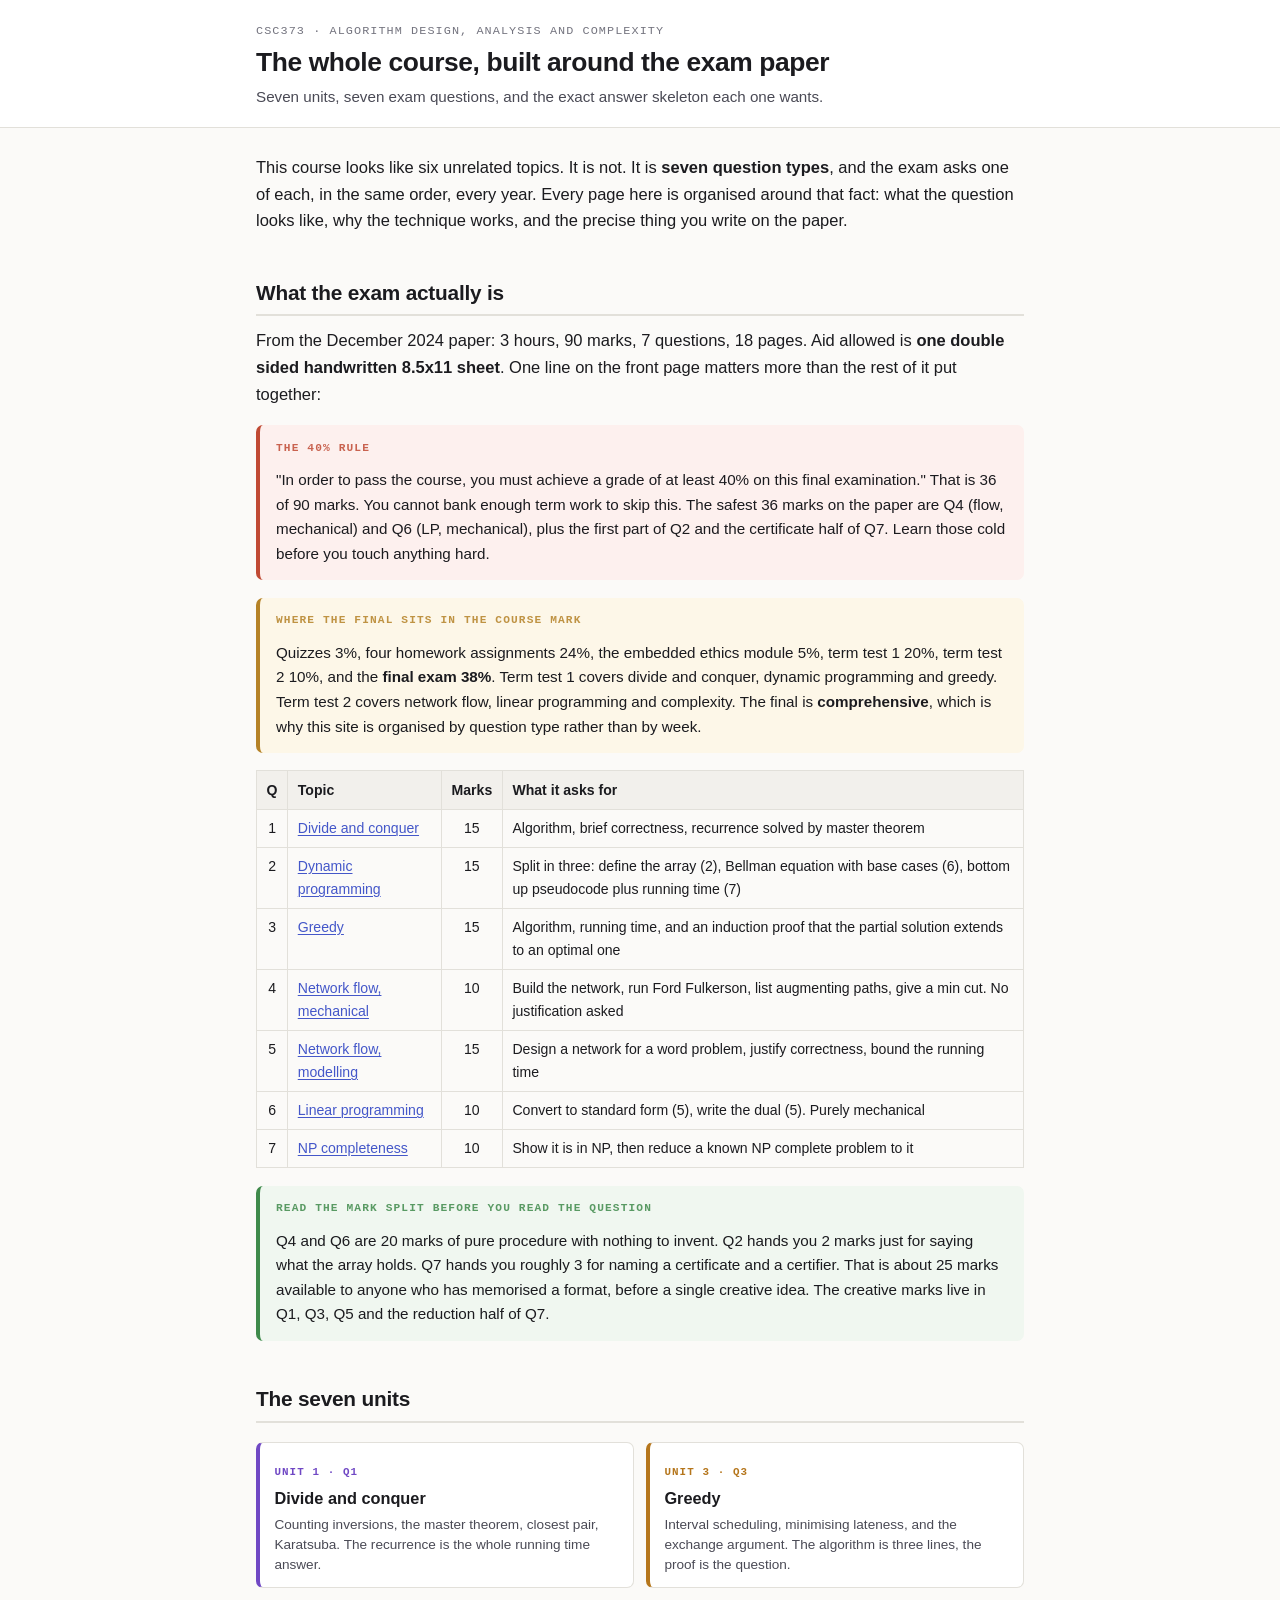
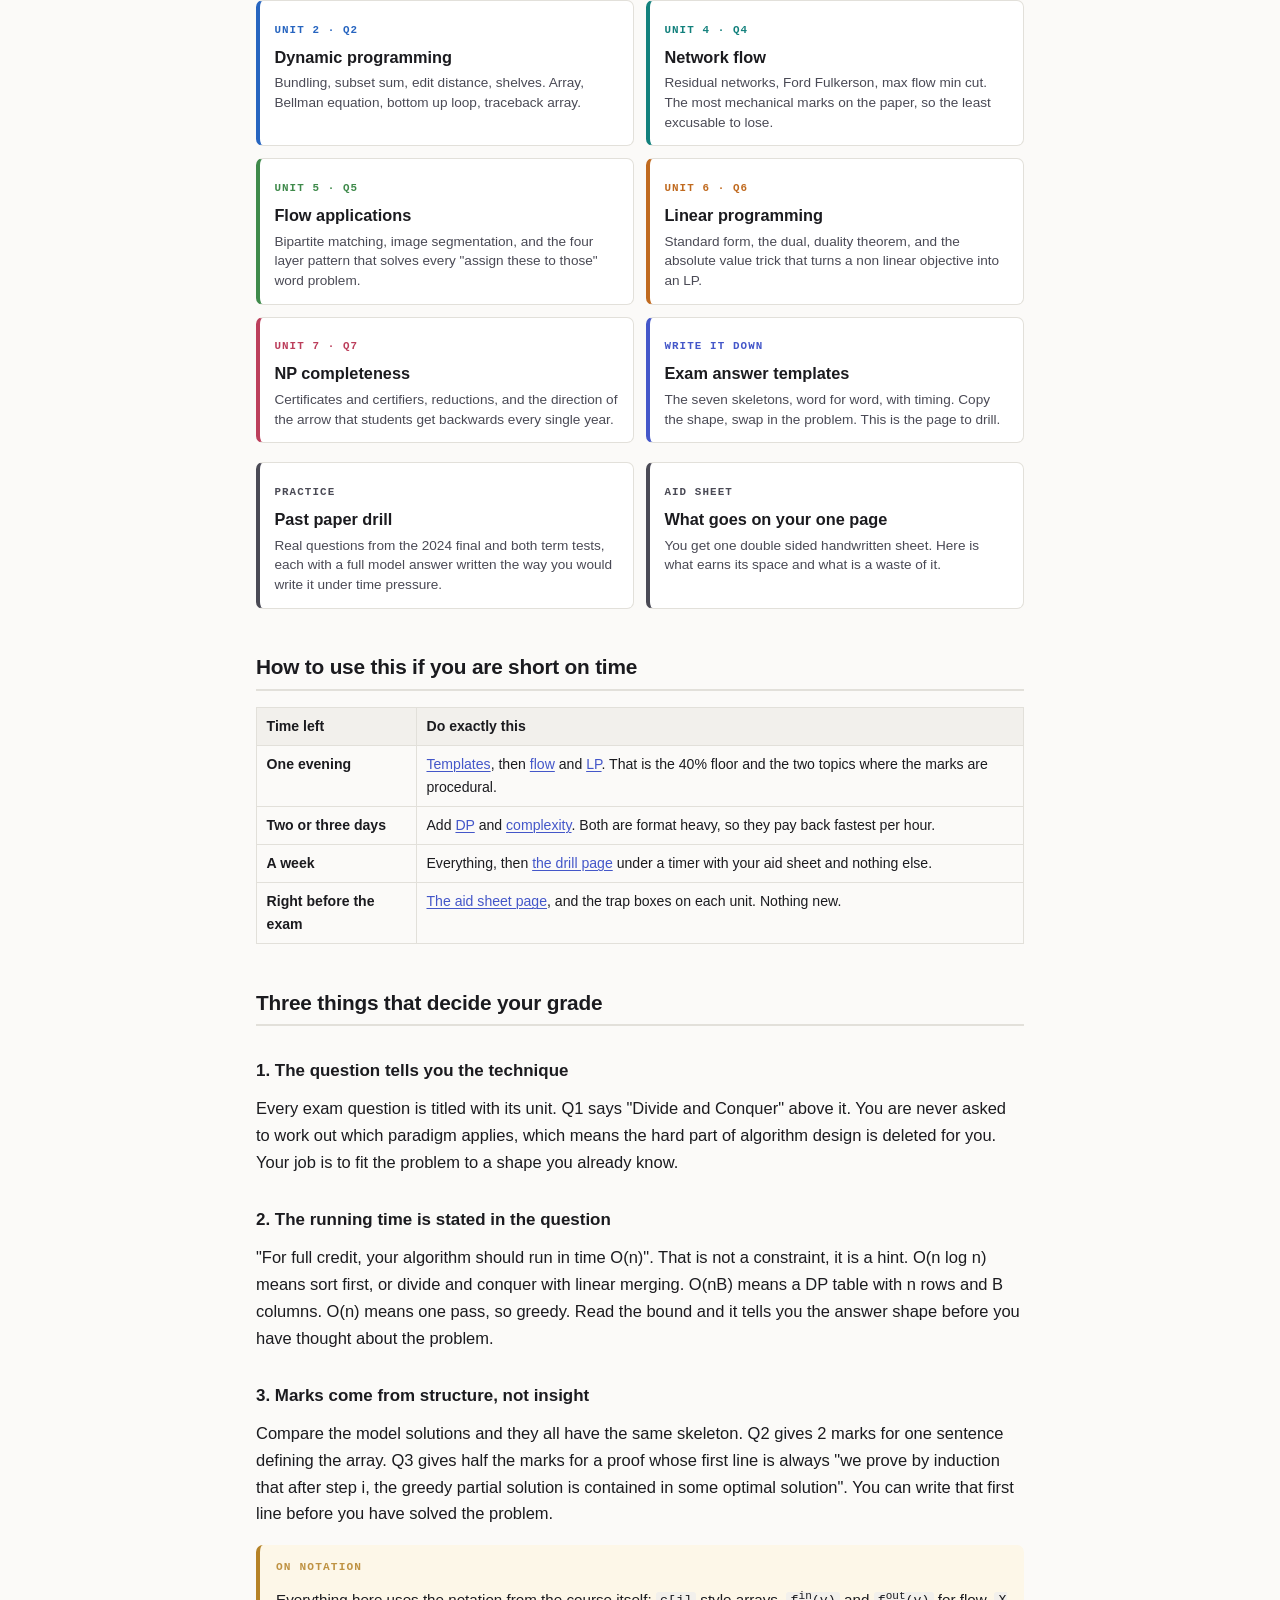
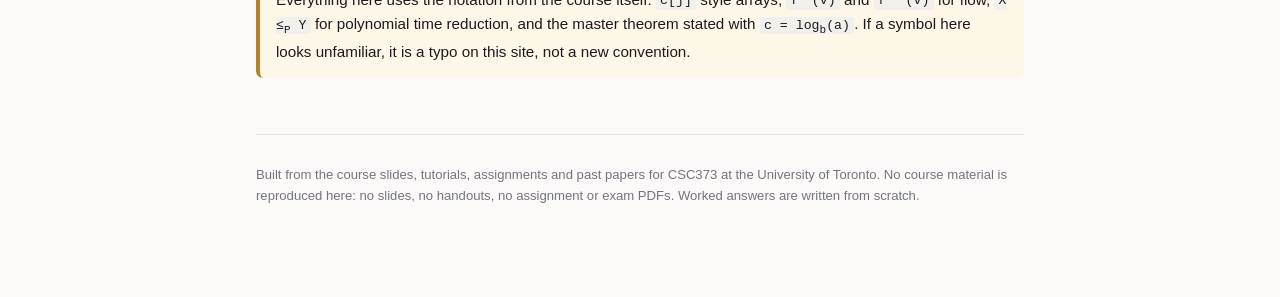
==== index.html @ c73775c4 "CSC373 study guide: eleven pages covering the full syllabus Organised around the exam paper rather t" ====
<!doctype html>
<html lang="en">
<head>
<meta charset="utf-8">
<meta name="viewport" content="width=device-width, initial-scale=1">
<title>CSC373 Study Guide</title>
<link rel="stylesheet" href="style.css">
</head>
<body>

<header class="top">
  <div class="wrap">
    <p class="kicker">CSC373 &middot; Algorithm Design, Analysis and Complexity</p>
    <h1>The whole course, built around the exam paper</h1>
    <p class="sub">Seven units, seven exam questions, and the exact answer skeleton each one wants.</p>
  </div>
</header>

<div class="wrap">

<p>This course looks like six unrelated topics. It is not. It is <b>seven question types</b>, and the
exam asks one of each, in the same order, every year. Every page here is organised around that fact:
what the question looks like, why the technique works, and the precise thing you write on the paper.</p>

<h2>What the exam actually is</h2>

<p>From the December 2024 paper: 3 hours, 90 marks, 7 questions, 18 pages. Aid allowed is
<b>one double sided handwritten 8.5x11 sheet</b>. One line on the front page matters more than the
rest of it put together:</p>

<div class="box trap">
  <span class="label">The 40% rule</span>
  <p>"In order to pass the course, you must achieve a grade of at least 40% on this final examination."
  That is 36 of 90 marks. You cannot bank enough term work to skip this. The safest 36 marks on the
  paper are Q4 (flow, mechanical) and Q6 (LP, mechanical), plus the first part of Q2 and the
  certificate half of Q7. Learn those cold before you touch anything hard.</p>
</div>

<div class="box note">
  <span class="label">Where the final sits in the course mark</span>
  <p>Quizzes 3%, four homework assignments 24%, the embedded ethics module 5%, term test 1 20%,
  term test 2 10%, and the <b>final exam 38%</b>. Term test 1 covers divide and conquer, dynamic
  programming and greedy. Term test 2 covers network flow, linear programming and complexity. The
  final is <b>comprehensive</b>, which is why this site is organised by question type rather than by
  week.</p>
</div>

<div class="scroll">
<table>
<thead><tr><th class="num">Q</th><th>Topic</th><th class="num">Marks</th><th>What it asks for</th></tr></thead>
<tbody>
<tr><td class="num">1</td><td><a href="divide-conquer.html">Divide and conquer</a></td><td class="num">15</td><td>Algorithm, brief correctness, recurrence solved by master theorem</td></tr>
<tr><td class="num">2</td><td><a href="dp.html">Dynamic programming</a></td><td class="num">15</td><td>Split in three: define the array (2), Bellman equation with base cases (6), bottom up pseudocode plus running time (7)</td></tr>
<tr><td class="num">3</td><td><a href="greedy.html">Greedy</a></td><td class="num">15</td><td>Algorithm, running time, and an induction proof that the partial solution extends to an optimal one</td></tr>
<tr><td class="num">4</td><td><a href="flow.html">Network flow, mechanical</a></td><td class="num">10</td><td>Build the network, run Ford Fulkerson, list augmenting paths, give a min cut. No justification asked</td></tr>
<tr><td class="num">5</td><td><a href="flow-apps.html">Network flow, modelling</a></td><td class="num">15</td><td>Design a network for a word problem, justify correctness, bound the running time</td></tr>
<tr><td class="num">6</td><td><a href="lp.html">Linear programming</a></td><td class="num">10</td><td>Convert to standard form (5), write the dual (5). Purely mechanical</td></tr>
<tr><td class="num">7</td><td><a href="complexity.html">NP completeness</a></td><td class="num">10</td><td>Show it is in NP, then reduce a known NP complete problem to it</td></tr>
</tbody>
</table>
</div>

<div class="box why">
  <span class="label">Read the mark split before you read the question</span>
  <p>Q4 and Q6 are 20 marks of pure procedure with nothing to invent. Q2 hands you 2 marks just for
  saying what the array holds. Q7 hands you roughly 3 for naming a certificate and a certifier. That
  is about 25 marks available to anyone who has memorised a format, before a single creative idea.
  The creative marks live in Q1, Q3, Q5 and the reduction half of Q7.</p>
</div>

<h2>The seven units</h2>

<div class="cards">

  <a class="card" href="divide-conquer.html" style="--c:var(--dc)">
    <span class="n">Unit 1 &middot; Q1</span>
    <div class="t">Divide and conquer</div>
    <div class="d">Counting inversions, the master theorem, closest pair, Karatsuba. The recurrence
    is the whole running time answer.</div>
  </a>

  <a class="card" href="greedy.html" style="--c:var(--gr)">
    <span class="n">Unit 3 &middot; Q3</span>
    <div class="t">Greedy</div>
    <div class="d">Interval scheduling, minimising lateness, and the exchange argument. The algorithm
    is three lines, the proof is the question.</div>
  </a>

  <a class="card" href="dp.html" style="--c:var(--dp)">
    <span class="n">Unit 2 &middot; Q2</span>
    <div class="t">Dynamic programming</div>
    <div class="d">Bundling, subset sum, edit distance, shelves. Array, Bellman equation, bottom up
    loop, traceback array.</div>
  </a>

  <a class="card" href="flow.html" style="--c:var(--fl)">
    <span class="n">Unit 4 &middot; Q4</span>
    <div class="t">Network flow</div>
    <div class="d">Residual networks, Ford Fulkerson, max flow min cut. The most mechanical marks on
    the paper, so the least excusable to lose.</div>
  </a>

  <a class="card" href="flow-apps.html" style="--c:var(--fa)">
    <span class="n">Unit 5 &middot; Q5</span>
    <div class="t">Flow applications</div>
    <div class="d">Bipartite matching, image segmentation, and the four layer pattern that solves
    every "assign these to those" word problem.</div>
  </a>

  <a class="card" href="lp.html" style="--c:var(--lp)">
    <span class="n">Unit 6 &middot; Q6</span>
    <div class="t">Linear programming</div>
    <div class="d">Standard form, the dual, duality theorem, and the absolute value trick that turns
    a non linear objective into an LP.</div>
  </a>

  <a class="card" href="complexity.html" style="--c:var(--cx)">
    <span class="n">Unit 7 &middot; Q7</span>
    <div class="t">NP completeness</div>
    <div class="d">Certificates and certifiers, reductions, and the direction of the arrow that
    students get backwards every single year.</div>
  </a>

  <a class="card" href="templates.html" style="--c:var(--accent)">
    <span class="n">Write it down</span>
    <div class="t">Exam answer templates</div>
    <div class="d">The seven skeletons, word for word, with timing. Copy the shape, swap in the
    problem. This is the page to drill.</div>
  </a>

</div>

<div class="cards">
  <a class="card" href="drill.html" style="--c:var(--ink2)">
    <span class="n">Practice</span>
    <div class="t">Past paper drill</div>
    <div class="d">Real questions from the 2024 final and both term tests, each with a full model
    answer written the way you would write it under time pressure.</div>
  </a>

  <a class="card" href="cheatsheet.html" style="--c:var(--ink2)">
    <span class="n">Aid sheet</span>
    <div class="t">What goes on your one page</div>
    <div class="d">You get one double sided handwritten sheet. Here is what earns its space and what
    is a waste of it.</div>
  </a>
</div>

<h2>How to use this if you are short on time</h2>

<div class="scroll">
<table>
<thead><tr><th>Time left</th><th>Do exactly this</th></tr></thead>
<tbody>
<tr><td><b>One evening</b></td><td><a href="templates.html">Templates</a>, then <a href="flow.html">flow</a> and <a href="lp.html">LP</a>. That is the 40% floor and the two topics where the marks are procedural.</td></tr>
<tr><td><b>Two or three days</b></td><td>Add <a href="dp.html">DP</a> and <a href="complexity.html">complexity</a>. Both are format heavy, so they pay back fastest per hour.</td></tr>
<tr><td><b>A week</b></td><td>Everything, then <a href="drill.html">the drill page</a> under a timer with your aid sheet and nothing else.</td></tr>
<tr><td><b>Right before the exam</b></td><td><a href="cheatsheet.html">The aid sheet page</a>, and the trap boxes on each unit. Nothing new.</td></tr>
</tbody>
</table>
</div>

<h2>Three things that decide your grade</h2>

<h3>1. The question tells you the technique</h3>
<p>Every exam question is titled with its unit. Q1 says "Divide and Conquer" above it. You are never
asked to work out which paradigm applies, which means the hard part of algorithm design is deleted
for you. Your job is to fit the problem to a shape you already know.</p>

<h3>2. The running time is stated in the question</h3>
<p>"For full credit, your algorithm should run in time O(n)". That is not a constraint, it is a hint.
O(n log n) means sort first, or divide and conquer with linear merging. O(nB) means a DP table with n
rows and B columns. O(n) means one pass, so greedy. Read the bound and it tells you the answer shape
before you have thought about the problem.</p>

<h3>3. Marks come from structure, not insight</h3>
<p>Compare the model solutions and they all have the same skeleton. Q2 gives 2 marks for one sentence
defining the array. Q3 gives half the marks for a proof whose first line is always "we prove by
induction that after step i, the greedy partial solution is contained in some optimal solution". You
can write that first line before you have solved the problem.</p>

<div class="box note">
  <span class="label">On notation</span>
  <p>Everything here uses the notation from the course itself: <code>c[j]</code> style arrays,
  <code>f<sup>in</sup>(v)</code> and <code>f<sup>out</sup>(v)</code> for flow, <code>X &le;<sub>P</sub> Y</code> for
  polynomial time reduction, and the master theorem stated with <code>c = log<sub>b</sub>(a)</code>. If a
  symbol here looks unfamiliar, it is a typo on this site, not a new convention.</p>
</div>

<footer class="bot">
  <p>Built from the course slides, tutorials, assignments and past papers for CSC373 at the University
  of Toronto. No course material is reproduced here: no slides, no handouts, no assignment or exam PDFs.
  Worked answers are written from scratch.</p>
</footer>

</div>
</body>
</html>
---- style.css ----
/* CSC373 study site. Mobile first, 360px design target. */

:root {
  --bg: #fbfaf8;
  --bg2: #ffffff;
  --ink: #1b1b1f;
  --ink2: #4a4a55;
  --ink3: #74747f;
  --line: #e2e0da;
  --line2: #cfccc3;
  --code-bg: #f2f0ec;
  --accent: #4457c9;

  --tpl-bg: #eef2ff;
  --tpl-line: #4457c9;
  --why-bg: #f0f7f0;
  --why-line: #3f8a4b;
  --trap-bg: #fdf0ee;
  --trap-line: #c04a34;
  --note-bg: #fdf7e8;
  --note-line: #b58227;

  --dc: #7048c4;
  --gr: #b5761c;
  --dp: #2765c0;
  --fl: #12807c;
  --fa: #3f8a4b;
  --lp: #c06a1f;
  --cx: #bc3f5c;

  --mono: ui-monospace, "SFMono-Regular", "Cascadia Mono", "Consolas", "Liberation Mono", monospace;
  --sans: -apple-system, BlinkMacSystemFont, "Segoe UI", Roboto, "Helvetica Neue", Arial, sans-serif;
}

@media (prefers-color-scheme: dark) {
  :root {
    --bg: #16161a;
    --bg2: #1d1d22;
    --ink: #eceaf3;
    --ink2: #bcbac6;
    --ink3: #8e8c99;
    --line: #32323a;
    --line2: #45454f;
    --code-bg: #24242b;
    --accent: #92a2ff;

    --tpl-bg: #1e2140;
    --tpl-line: #7f8df0;
    --why-bg: #16281c;
    --why-line: #5fb06d;
    --trap-bg: #2e1a19;
    --trap-line: #e07a63;
    --note-bg: #2a2415;
    --note-line: #d3a44a;

    --dc: #a888f0;
    --gr: #e0aa4e;
    --dp: #6fa2ee;
    --fl: #47bab4;
    --fa: #6fc07d;
    --lp: #e79b52;
    --cx: #ef7f97;
  }
}

* { box-sizing: border-box; }

html { -webkit-text-size-adjust: 100%; }

body {
  margin: 0;
  background: var(--bg);
  color: var(--ink);
  font-family: var(--sans);
  font-size: 16.5px;
  line-height: 1.62;
  padding: 0 0 5rem;
}

.wrap { max-width: 50rem; margin: 0 auto; padding: 0 1rem; }

/* ---------- masthead ---------- */

header.top {
  border-bottom: 1px solid var(--line);
  background: var(--bg2);
  padding: 1.4rem 0 1.1rem;
  margin-bottom: 1.6rem;
}
header.top .kicker {
  font-family: var(--mono);
  font-size: .74rem;
  letter-spacing: .09em;
  text-transform: uppercase;
  color: var(--ink3);
  margin: 0 0 .35rem;
}
header.top h1 { font-size: 1.65rem; line-height: 1.2; margin: 0 0 .4rem; letter-spacing: -.015em; }
header.top p.sub { margin: 0; color: var(--ink2); font-size: .95rem; }

a { color: var(--accent); text-decoration-thickness: 1px; text-underline-offset: 2px; }
a:hover { text-decoration-thickness: 2px; }

.backlink {
  display: inline-block;
  font-family: var(--mono);
  font-size: .78rem;
  color: var(--ink3);
  text-decoration: none;
  margin-bottom: .9rem;
}
.backlink:hover { color: var(--accent); }

h2 {
  font-size: 1.3rem;
  margin: 2.6rem 0 .7rem;
  padding-bottom: .3rem;
  border-bottom: 2px solid var(--line);
  letter-spacing: -.01em;
}
h3 { font-size: 1.06rem; margin: 1.9rem 0 .5rem; }
h4 { font-size: .95rem; margin: 1.3rem 0 .4rem; color: var(--ink2); }

p { margin: .7rem 0; }
ul, ol { padding-left: 1.35rem; margin: .7rem 0; }
li { margin: .3rem 0; }

code {
  font-family: var(--mono);
  font-size: .87em;
  background: var(--code-bg);
  padding: .09em .32em;
  border-radius: 3px;
  direction: ltr;
  unicode-bidi: isolate;
}
pre {
  font-family: var(--mono);
  font-size: .82rem;
  line-height: 1.5;
  background: var(--code-bg);
  border: 1px solid var(--line);
  border-radius: 6px;
  padding: .8rem .9rem;
  overflow-x: auto;
  margin: .8rem 0;
  direction: ltr;
  unicode-bidi: isolate;
}
pre code { background: none; padding: 0; font-size: 1em; }

/* ---------- the four box types ---------- */

.box {
  border-radius: 7px;
  padding: .85rem 1rem;
  margin: 1.1rem 0;
  border-inline-start: 4px solid;
  font-size: .95rem;
}
.box > :first-child { margin-top: 0; }
.box > :last-child { margin-bottom: 0; }
.box .label {
  display: block;
  font-family: var(--mono);
  font-size: .7rem;
  letter-spacing: .1em;
  text-transform: uppercase;
  font-weight: 700;
  margin-bottom: .45rem;
  opacity: .85;
}

/* TPL: the layer you must be able to reproduce from memory in the exam room. */
.tpl { background: var(--tpl-bg); border-color: var(--tpl-line); }
.tpl .label { color: var(--tpl-line); }

.why { background: var(--why-bg); border-color: var(--why-line); }
.why .label { color: var(--why-line); }

.trap { background: var(--trap-bg); border-color: var(--trap-line); }
.trap .label { color: var(--trap-line); }

.note { background: var(--note-bg); border-color: var(--note-line); }
.note .label { color: var(--note-line); }

/* ---------- tables ---------- */

.scroll { overflow-x: auto; margin: 1rem 0; -webkit-overflow-scrolling: touch; }
table { border-collapse: collapse; width: 100%; font-size: .88rem; min-width: 22rem; }
th, td {
  border: 1px solid var(--line);
  padding: .45rem .6rem;
  text-align: start;
  vertical-align: top;
  color: var(--ink);
}
th { background: var(--code-bg); font-weight: 600; }
td.num, th.num { text-align: center; white-space: nowrap; }

/* ---------- animation shell ---------- */

.anim {
  border: 1px solid var(--line2);
  border-radius: 8px;
  background: var(--bg2);
  padding: .8rem;
  margin: 1.3rem 0;
}
.anim h4 {
  margin: 0 0 .1rem;
  font-family: var(--mono);
  font-size: .72rem;
  letter-spacing: .08em;
  text-transform: uppercase;
  color: var(--ink3);
}
.anim .cap { font-size: .85rem; color: var(--ink2); margin: .1rem 0 .7rem; }
.anim svg {
  display: block;
  width: 100%;
  /* Below this the labels stop being legible, so scroll the stage instead of shrinking. */
  min-width: 480px;
  height: auto;
  touch-action: manipulation;
}
.stage { overflow-x: auto; -webkit-overflow-scrolling: touch; }

.ctrls { display: flex; flex-wrap: wrap; gap: .4rem; margin-top: .7rem; align-items: center; }
button {
  font-family: var(--sans);
  font-size: .84rem;
  padding: .42rem .8rem;
  min-height: 38px;
  border: 1px solid var(--line2);
  border-radius: 6px;
  background: var(--bg);
  color: var(--ink);
  cursor: pointer;
}
button:hover { border-color: var(--accent); color: var(--accent); }
button:disabled { opacity: .4; cursor: default; }
button:disabled:hover { border-color: var(--line2); color: var(--ink); }
button.primary { background: var(--accent); color: #fff; border-color: var(--accent); }
button.primary:hover { opacity: .88; color: #fff; }

.readout {
  font-family: var(--mono);
  font-size: .8rem;
  line-height: 1.5;
  background: var(--code-bg);
  border-radius: 5px;
  padding: .5rem .65rem;
  margin-top: .65rem;
  min-height: 3.4rem;
  color: var(--ink2);
  direction: ltr;
  unicode-bidi: isolate;
}
.readout b { color: var(--ink); }

.slider { display: flex; align-items: center; gap: .5rem; font-family: var(--mono); font-size: .8rem; }
.slider input[type=range] { flex: 1; min-width: 5rem; height: 38px; }

/* svg helpers */
.svg-lbl { font-family: var(--mono); font-size: 11px; fill: var(--ink2); }
.svg-lbl-b { font-family: var(--mono); font-size: 11px; fill: var(--ink); font-weight: 700; }
.svg-node { fill: var(--bg2); stroke: var(--ink2); stroke-width: 1.6; }
.svg-edge { stroke: var(--line2); stroke-width: 1.8; fill: none; }

/* ---------- index cards ---------- */

.cards { display: grid; gap: .75rem; margin: 1.2rem 0; }
@media (min-width: 34rem) { .cards { grid-template-columns: 1fr 1fr; } }

.card {
  display: block;
  border: 1px solid var(--line);
  border-inline-start: 4px solid var(--c, var(--accent));
  border-radius: 7px;
  background: var(--bg2);
  padding: .8rem .9rem;
  text-decoration: none;
  color: var(--ink);
}
.card:hover { border-color: var(--c, var(--accent)); }
.card .n {
  font-family: var(--mono);
  font-size: .68rem;
  letter-spacing: .1em;
  text-transform: uppercase;
  color: var(--c, var(--accent));
  font-weight: 700;
}
.card .t { font-weight: 650; margin: .18rem 0 .22rem; font-size: 1.02rem; }
.card .d { font-size: .85rem; color: var(--ink2); line-height: 1.45; }

/* ---------- misc ---------- */

.q { font-family: var(--mono); font-size: .78rem; color: var(--ink3); }
.marks {
  display: inline-block;
  font-family: var(--mono);
  font-size: .72rem;
  padding: .1rem .4rem;
  border-radius: 4px;
  background: var(--code-bg);
  border: 1px solid var(--line);
  color: var(--ink2);
  white-space: nowrap;
}

details {
  border: 1px solid var(--line);
  border-radius: 7px;
  padding: .6rem .85rem;
  margin: .9rem 0;
  background: var(--bg2);
}
details[open] { padding-bottom: .85rem; }
summary { cursor: pointer; font-weight: 600; font-size: .95rem; }
summary::marker { color: var(--ink3); }
details > :nth-child(2) { margin-top: .7rem; }

footer.bot {
  margin-top: 3.5rem;
  padding-top: 1.1rem;
  border-top: 1px solid var(--line);
  font-size: .82rem;
  color: var(--ink3);
}
footer.bot a { color: var(--ink3); }

hr { border: 0; border-top: 1px solid var(--line); margin: 2rem 0; }

.pagenav {
  display: flex;
  justify-content: space-between;
  gap: 1rem;
  margin-top: 2.5rem;
  padding-top: 1rem;
  border-top: 1px solid var(--line);
  font-size: .88rem;
}
.pagenav a { text-decoration: none; }
.pagenav span { color: var(--ink3); }

.toc {
  background: var(--bg2);
  border: 1px solid var(--line);
  border-radius: 7px;
  padding: .7rem 1rem .8rem;
  margin: 1.2rem 0 1.6rem;
  font-size: .9rem;
}
.toc p { margin: 0 0 .35rem; font-family: var(--mono); font-size: .7rem; letter-spacing: .1em; text-transform: uppercase; color: var(--ink3); }
.toc ul { margin: 0; padding-left: 1.1rem; }
.toc li { margin: .16rem 0; }
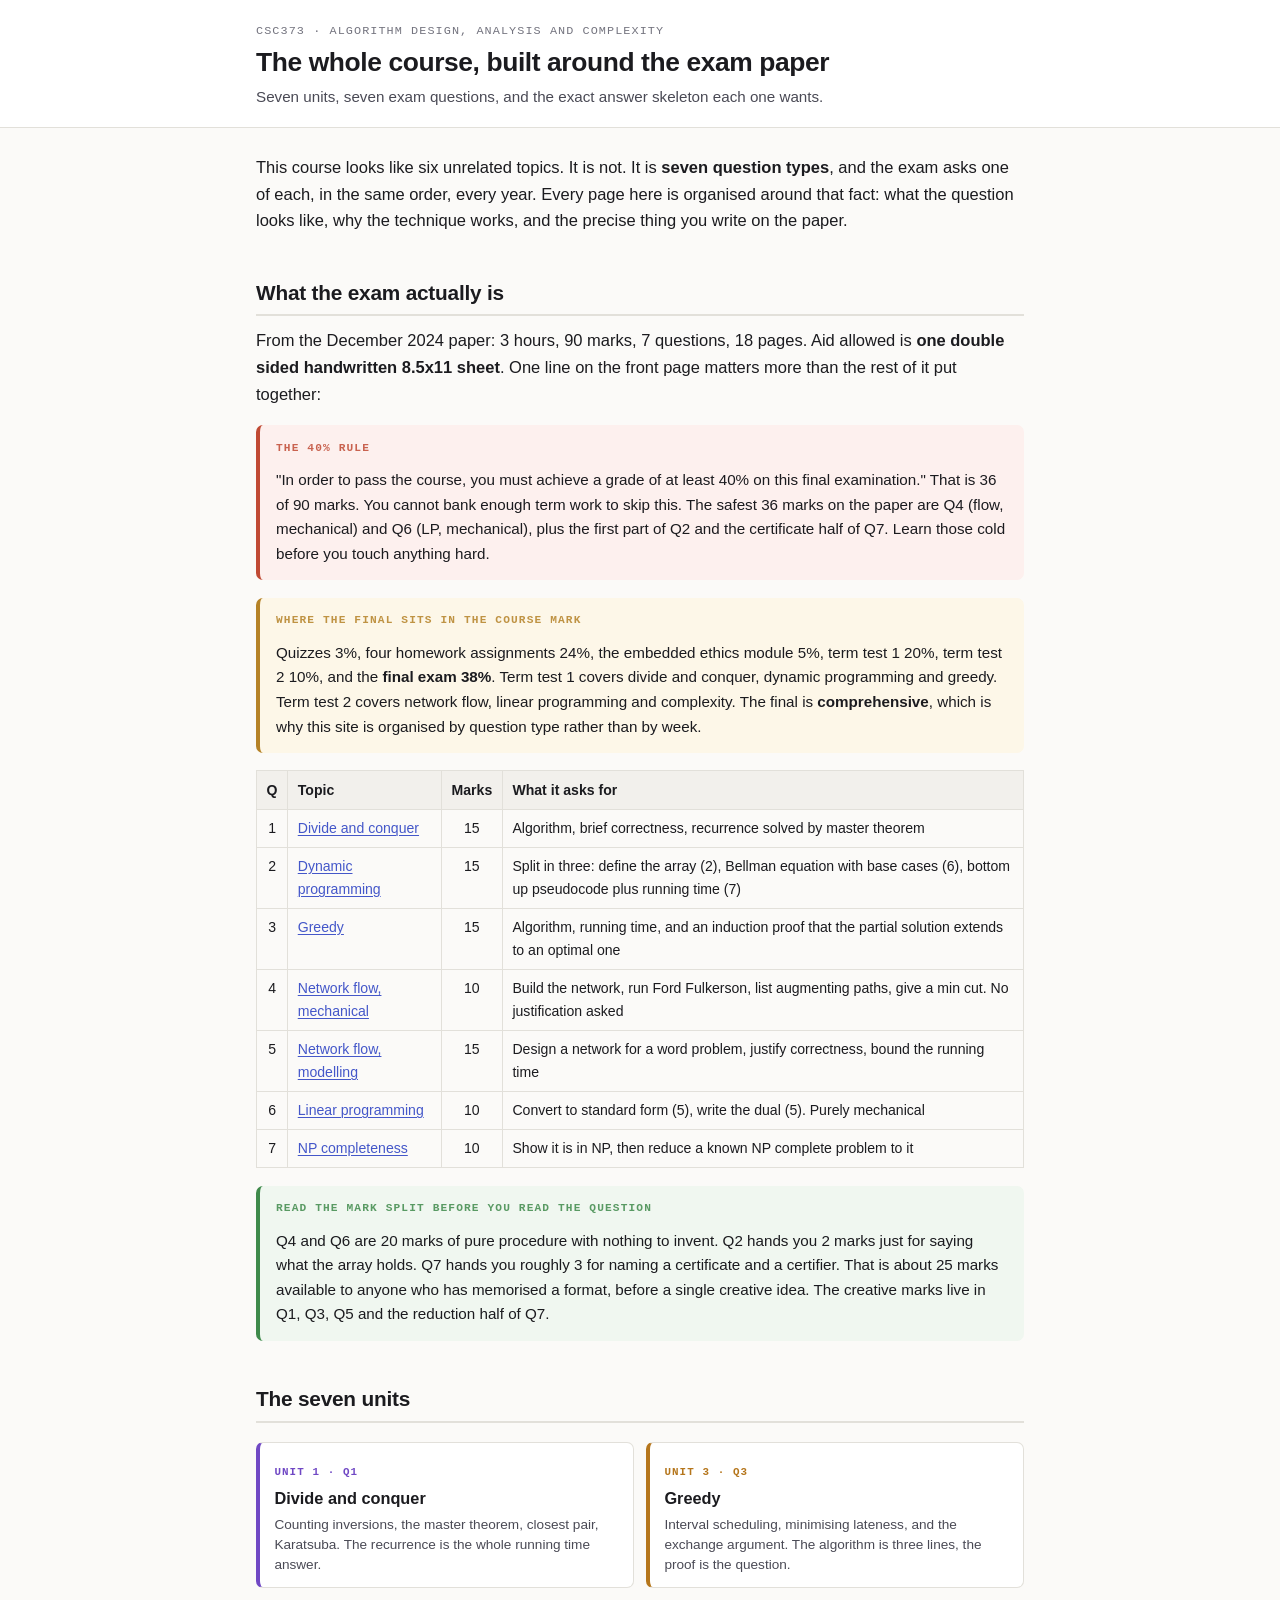
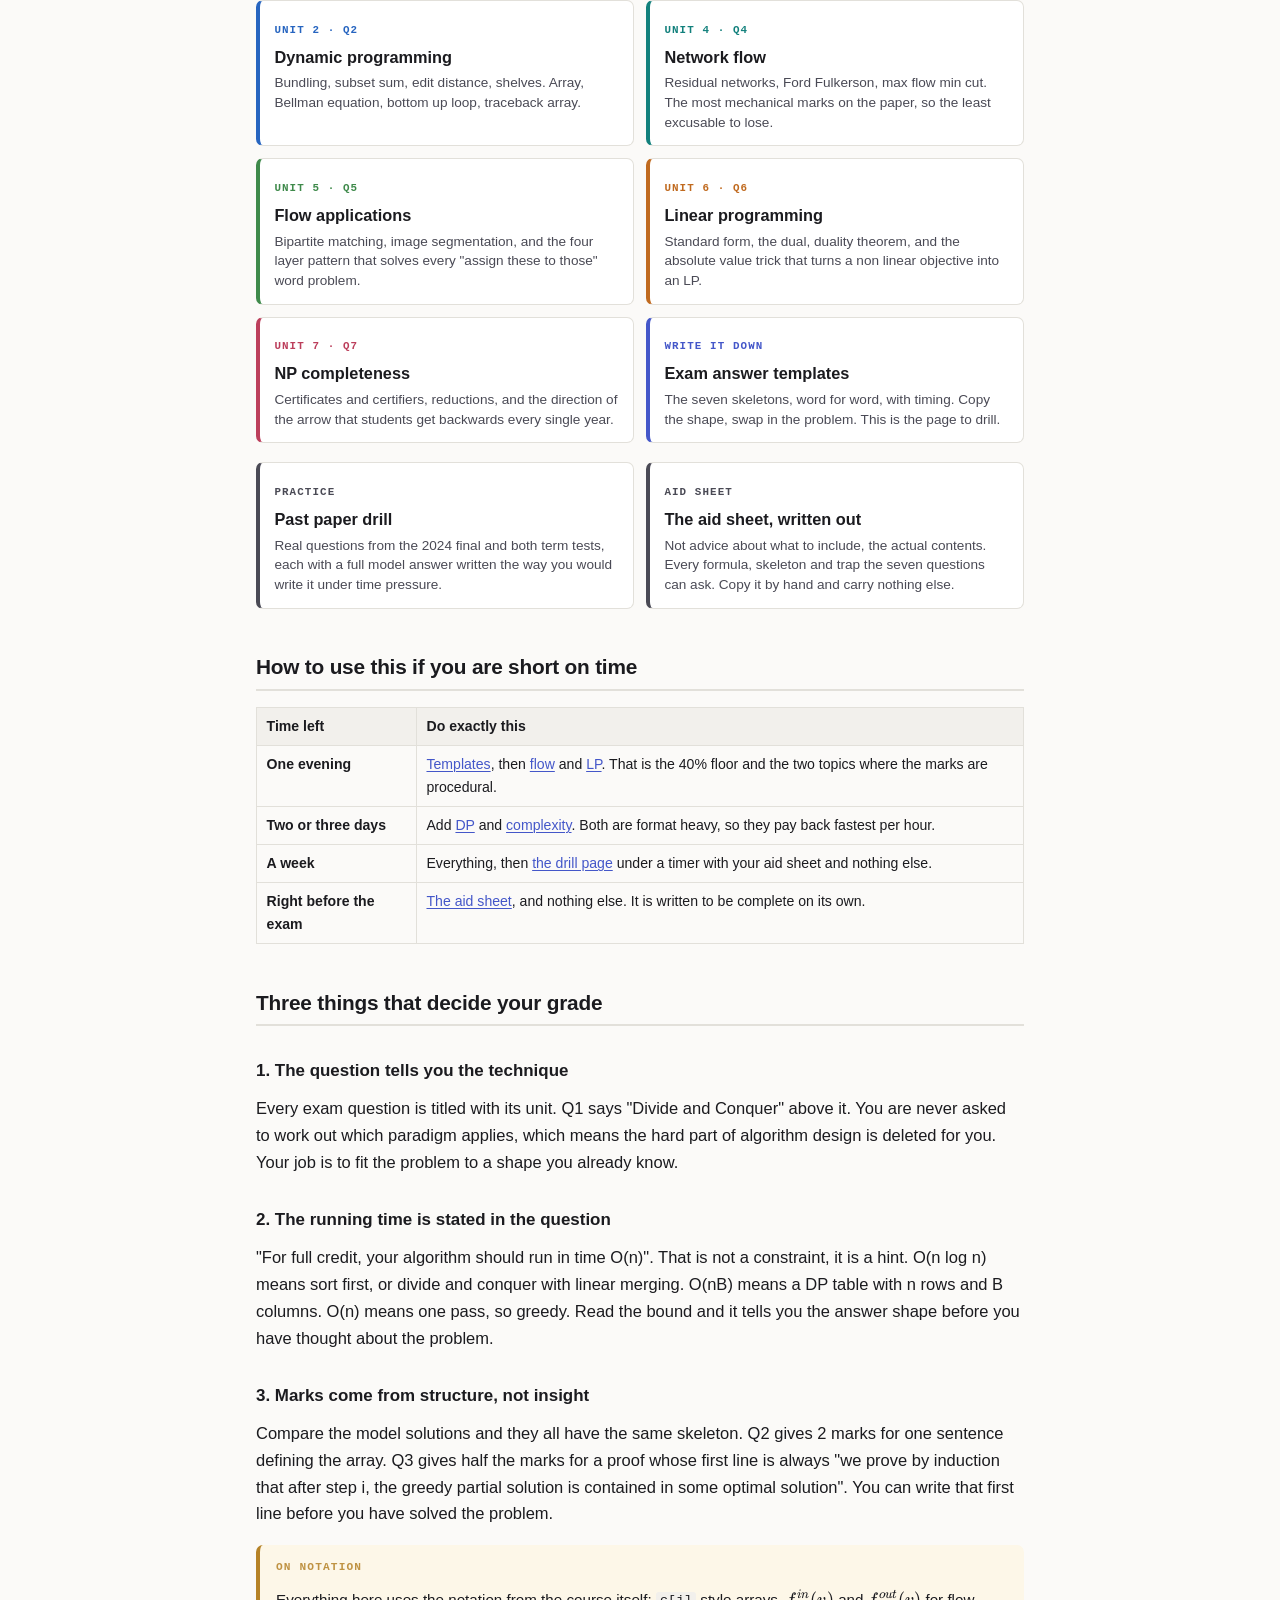
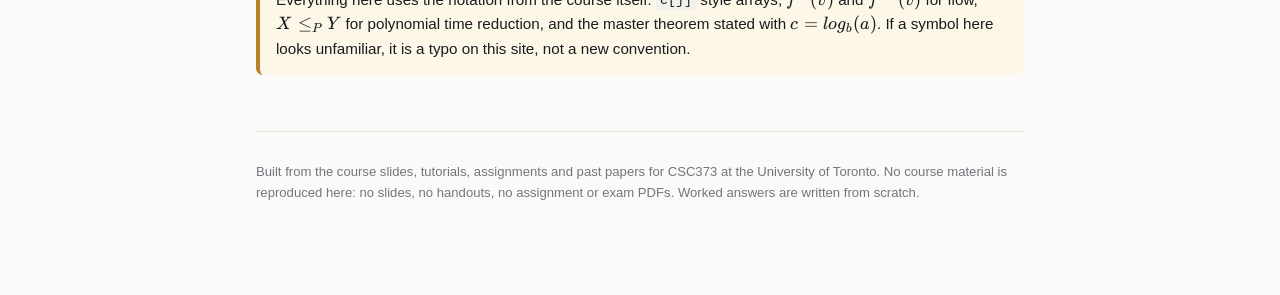
==== commit 55258dda: "Typeset the maths with KaTeX, and make the aid sheet complete Vendor KaTeX 0.16.11 (no CDN, works of" ====
--- a/index.html
+++ b/index.html
@@ -5,6 +5,7 @@
 <meta name="viewport" content="width=device-width, initial-scale=1">
 <title>CSC373 Study Guide</title>
 <link rel="stylesheet" href="style.css">
+<link rel="stylesheet" href="katex/katex.min.css">
 </head>
 <body>
 
@@ -140,9 +141,9 @@
 
   <a class="card" href="cheatsheet.html" style="--c:var(--ink2)">
     <span class="n">Aid sheet</span>
-    <div class="t">What goes on your one page</div>
-    <div class="d">You get one double sided handwritten sheet. Here is what earns its space and what
-    is a waste of it.</div>
+    <div class="t">The aid sheet, written out</div>
+    <div class="d">Not advice about what to include, the actual contents. Every formula, skeleton and
+    trap the seven questions can ask. Copy it by hand and carry nothing else.</div>
   </a>
 </div>
 
@@ -155,7 +156,7 @@
 <tr><td><b>One evening</b></td><td><a href="templates.html">Templates</a>, then <a href="flow.html">flow</a> and <a href="lp.html">LP</a>. That is the 40% floor and the two topics where the marks are procedural.</td></tr>
 <tr><td><b>Two or three days</b></td><td>Add <a href="dp.html">DP</a> and <a href="complexity.html">complexity</a>. Both are format heavy, so they pay back fastest per hour.</td></tr>
 <tr><td><b>A week</b></td><td>Everything, then <a href="drill.html">the drill page</a> under a timer with your aid sheet and nothing else.</td></tr>
-<tr><td><b>Right before the exam</b></td><td><a href="cheatsheet.html">The aid sheet page</a>, and the trap boxes on each unit. Nothing new.</td></tr>
+<tr><td><b>Right before the exam</b></td><td><a href="cheatsheet.html">The aid sheet</a>, and nothing else. It is written to be complete on its own.</td></tr>
 </tbody>
 </table>
 </div>
@@ -182,8 +183,8 @@
 <div class="box note">
   <span class="label">On notation</span>
   <p>Everything here uses the notation from the course itself: <code>c[j]</code> style arrays,
-  <code>f<sup>in</sup>(v)</code> and <code>f<sup>out</sup>(v)</code> for flow, <code>X &le;<sub>P</sub> Y</code> for
-  polynomial time reduction, and the master theorem stated with <code>c = log<sub>b</sub>(a)</code>. If a
+  $f^{in}(v)$ and $f^{out}(v)$ for flow, $X \le _{P} Y$ for
+  polynomial time reduction, and the master theorem stated with $c = log_{b}(a)$. If a
   symbol here looks unfamiliar, it is a typo on this site, not a new convention.</p>
 </div>
 
@@ -194,5 +195,22 @@
 </footer>
 
 </div>
+<script defer src="katex/katex.min.js"></script>
+<script defer src="katex/auto-render.min.js"></script>
+<script>
+// Render math after the DOM is up. Deferred scripts run before DOMContentLoaded,
+// so katex and renderMathInElement are both defined by the time this fires.
+document.addEventListener('DOMContentLoaded', function () {
+  renderMathInElement(document.body, {
+    delimiters: [
+      { left: '$$', right: '$$', display: true },
+      { left: '$',  right: '$',  display: false }
+    ],
+    // pseudocode stays monospace, it is code and not maths
+    ignoredTags: ['script', 'noscript', 'style', 'textarea', 'pre', 'code', 'option'],
+    throwOnError: false
+  });
+});
+</script>
 </body>
 </html>
--- a/style.css
+++ b/style.css
@@ -356,3 +356,47 @@
 .toc p { margin: 0 0 .35rem; font-family: var(--mono); font-size: .7rem; letter-spacing: .1em; text-transform: uppercase; color: var(--ink3); }
 .toc ul { margin: 0; padding-left: 1.1rem; }
 .toc li { margin: .16rem 0; }
+
+/* ---------- maths (KaTeX) ---------- */
+
+.katex { font-size: 1.05em; }
+
+/* A long equation scrolls inside its own box rather than widening the page. */
+.katex-display {
+  overflow-x: auto;
+  overflow-y: hidden;
+  padding: .3rem 0 .5rem;
+  margin: .9rem 0;
+}
+.box .katex-display { margin: .7rem 0; }
+
+/* A boxed formula, for the statements worth copying onto the aid sheet. */
+.eq {
+  background: var(--code-bg);
+  border: 1px solid var(--line);
+  border-radius: 6px;
+  padding: .3rem .9rem;
+  margin: .9rem 0;
+  overflow-x: auto;
+}
+.eq .katex-display { margin: .5rem 0; }
+
+/* ---------- printing (mainly the aid sheet page) ---------- */
+
+@media print {
+  header.top, footer.bot, .pagenav, .backlink, .toc, .ctrls, .readout { display: none; }
+  body { background: #fff; color: #000; font-size: 9pt; line-height: 1.4; padding: 0; }
+  .wrap { max-width: none; padding: 0; }
+  h2 { font-size: 11pt; margin: 10pt 0 4pt; border-bottom: 1px solid #000; }
+  h3 { font-size: 10pt; margin: 8pt 0 3pt; }
+  p { margin: 3pt 0; }
+  /* keep a block of the sheet from splitting across two pages */
+  .box, .eq, pre, table, .anim { break-inside: avoid; page-break-inside: avoid; }
+  .box { border: 1px solid #666; border-inline-start-width: 3pt; background: #fff; padding: 5pt 7pt; margin: 6pt 0; }
+  .box .label { color: #000; font-size: 7.5pt; }
+  pre { background: #fff; border: 1px solid #bbb; font-size: 7.8pt; padding: 4pt 5pt; overflow: visible; white-space: pre-wrap; }
+  code { background: #fff; }
+  .eq { background: #fff; border: 0; padding: 0; }
+  th { background: #eee; }
+  a { color: #000; text-decoration: none; }
+}
